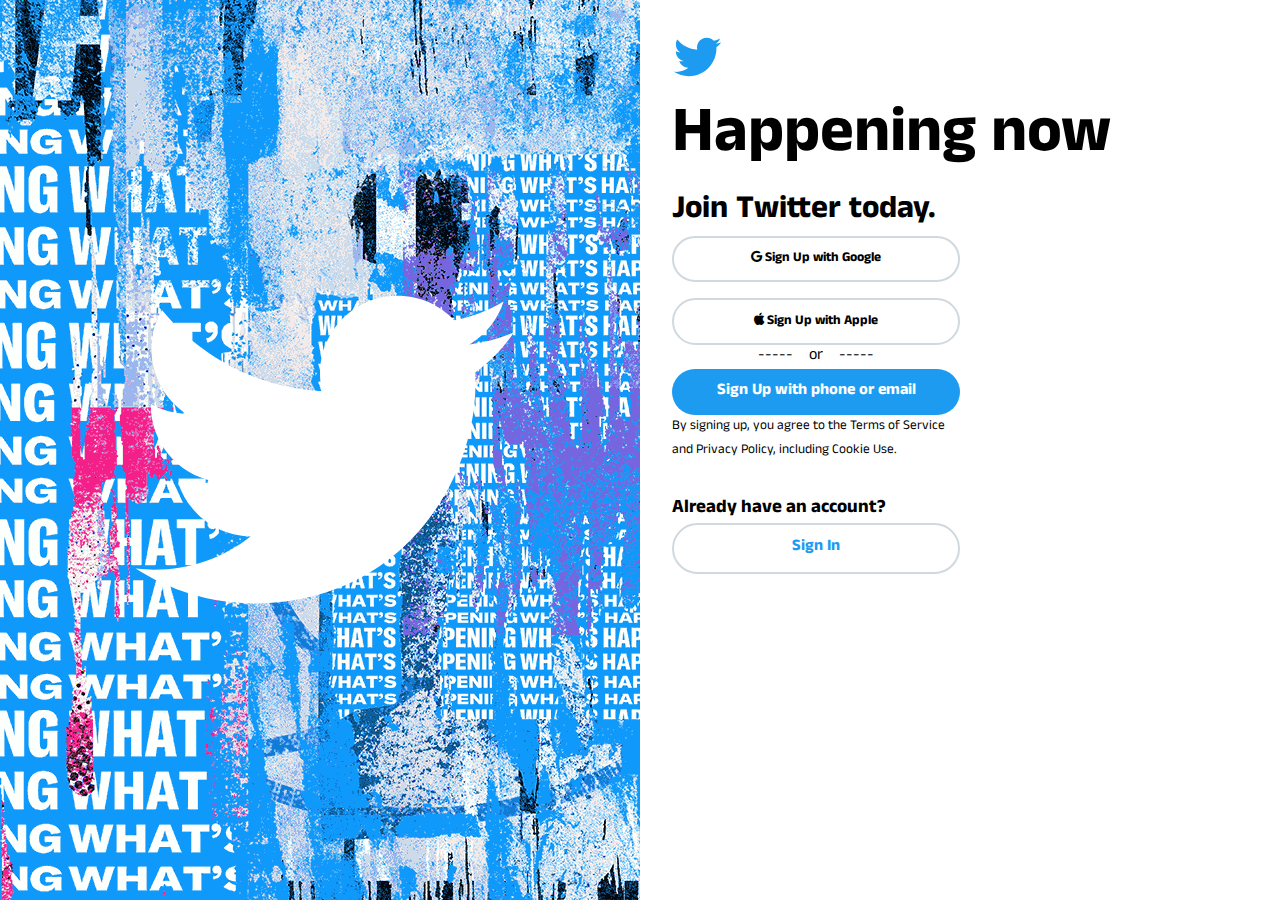
==== index.html @ a17dc3ab "initial commit" ====
<!DOCTYPE html>
<html lang="en">
  <head>
    <meta charset="UTF-8" />
    <meta http-equiv="X-UA-Compatible" content="IE=edge" />
    <meta name="viewport" content="width=device-width, initial-scale=1.0" />
    <link rel="stylesheet" href="custom.css" />
    <link
      rel="stylesheet"
      href="https://cdnjs.cloudflare.com/ajax/libs/font-awesome/4.7.0/css/font-awesome.min.css"
    />
    <title>Twitter.</title>
  </head>
  <body>
    <main>
      <div class="left__content">
        <div class="twitter__icon">
          <svg
            viewBox="0 0 24 24"
            aria-hidden="true"
            class="r-jwli3a r-4qtqp9 r-yyyyoo r-labphf r-1777fci r-dnmrzs r-494qqr r-bnwqim r-1plcrui r-lrvibr"
          >
            <g>
              <path
                d="M23.643 4.937c-.835.37-1.732.62-2.675.733.962-.576 1.7-1.49 2.048-2.578-.9.534-1.897.922-2.958 1.13-.85-.904-2.06-1.47-3.4-1.47-2.572 0-4.658 2.086-4.658 4.66 0 .364.042.718.12 1.06-3.873-.195-7.304-2.05-9.602-4.868-.4.69-.63 1.49-.63 2.342 0 1.616.823 3.043 2.072 3.878-.764-.025-1.482-.234-2.11-.583v.06c0 2.257 1.605 4.14 3.737 4.568-.392.106-.803.162-1.227.162-.3 0-.593-.028-.877-.082.593 1.85 2.313 3.198 4.352 3.234-1.595 1.25-3.604 1.995-5.786 1.995-.376 0-.747-.022-1.112-.065 2.062 1.323 4.51 2.093 7.14 2.093 8.57 0 13.255-7.098 13.255-13.254 0-.2-.005-.402-.014-.602.91-.658 1.7-1.477 2.323-2.41z"
              ></path>
            </g>
          </svg>
        </div>
      </div>
      <div class="right__content">
        <svg
          viewBox="0 0 24 24"
          aria-hidden="true"
          class="r-jwli3a r-4qtqp9 r-yyyyoo r-labphf r-1777fci r-dnmrzs r-494qqr r-bnwqim r-1plcrui r-lrvibr"
        >
          <g>
            <path
              d="M23.643 4.937c-.835.37-1.732.62-2.675.733.962-.576 1.7-1.49 2.048-2.578-.9.534-1.897.922-2.958 1.13-.85-.904-2.06-1.47-3.4-1.47-2.572 0-4.658 2.086-4.658 4.66 0 .364.042.718.12 1.06-3.873-.195-7.304-2.05-9.602-4.868-.4.69-.63 1.49-.63 2.342 0 1.616.823 3.043 2.072 3.878-.764-.025-1.482-.234-2.11-.583v.06c0 2.257 1.605 4.14 3.737 4.568-.392.106-.803.162-1.227.162-.3 0-.593-.028-.877-.082.593 1.85 2.313 3.198 4.352 3.234-1.595 1.25-3.604 1.995-5.786 1.995-.376 0-.747-.022-1.112-.065 2.062 1.323 4.51 2.093 7.14 2.093 8.57 0 13.255-7.098 13.255-13.254 0-.2-.005-.402-.014-.602.91-.658 1.7-1.477 2.323-2.41z"
            ></path>
          </g>
        </svg>

        <h1>Happening now</h1>
        <h2>Join Twitter today.</h2>
        <div class="sign__up__buttons">
          <div>
            <button>
              <i class="fa fa-google"></i>
              <span>Sign Up with Google</span>
            </button>
          </div>
          <div>
            <button>
              <i class="fa fa-apple"></i>
              <span>Sign Up with Apple</span>
            </button>
          </div>
        </div>

        <div class="separator">
          <div>-----</div>
          <div>or</div>
          <div>-----</div>
        </div>

        <div class="sign__up__with">
          <button>Sign Up with phone or email</button>
          <p>
            <small
              >By signing up, you agree to the Terms of Service and Privacy
              Policy, including Cookie Use.
            </small>
          </p>
        </div>

        <div class="sign__in">
          <h3>Already have an account?</h3>
          <button>Sign In</button>
        </div>
      </div>
    </main>
  </body>
</html>
---- custom.css ----
@import url('https://fonts.googleapis.com/css2?family=Anek+Telugu:wght@400;500;700&display=swap');

* {
  margin: 0;
  box-sizing: border-box;
  font-family: 'Anek Telugu', sans-serif;
}

main {
  display: grid;
  grid-template-columns: repeat(2, 50%);
  height: 100vh;
}

.left__content {
  background-image: url('./img/left.png '); 
}

.left__content > .twitter__icon {
  height: 100%;
  display: flex;
  justify-content: center;
  align-items: center;
}

.left__content > .twitter__icon > svg {
  width: 400px;
  fill: #fff;
}

.right__content {
  padding: 2rem;
}

.right__content > svg {
  width: 50px;
  fill: rgb(29, 155, 240);
}

.right__content h1 {
  font-weight: 700;
  font-size: 4rem;
}

.right__content h2 {
  font-weight: 700;
  font-size: 2rem;
}

.right__content .sign__up__buttons {
  display: grid;
  gap: 1rem;
}

.right__content .sign__up__buttons button, .right__content .sign__up__with button, .right__content .sign__in button {
  width: 50%;
  border: 2px solid rgb(207, 217, 222);
  background-color: #fff;
  padding: .7rem;
  cursor: pointer;
  border-radius: 50px;
  font-weight: 700;
}

.separator {
  display: flex;
  gap: 1rem;
  width: 50%;
  justify-content: center;
}

.right__content .sign__up__with button {
  color: #fff;
  border: none;
  font-size: 1rem;
  background-color: rgb(29, 155, 240);
}

.right__content .sign__up__with p {
  width: 50%;
}

.right__content .sign__in {
  margin-top: 2rem;
}

.right__content .sign__in button {
  font-size: 1rem;
  color: rgb(29, 155, 240);
}
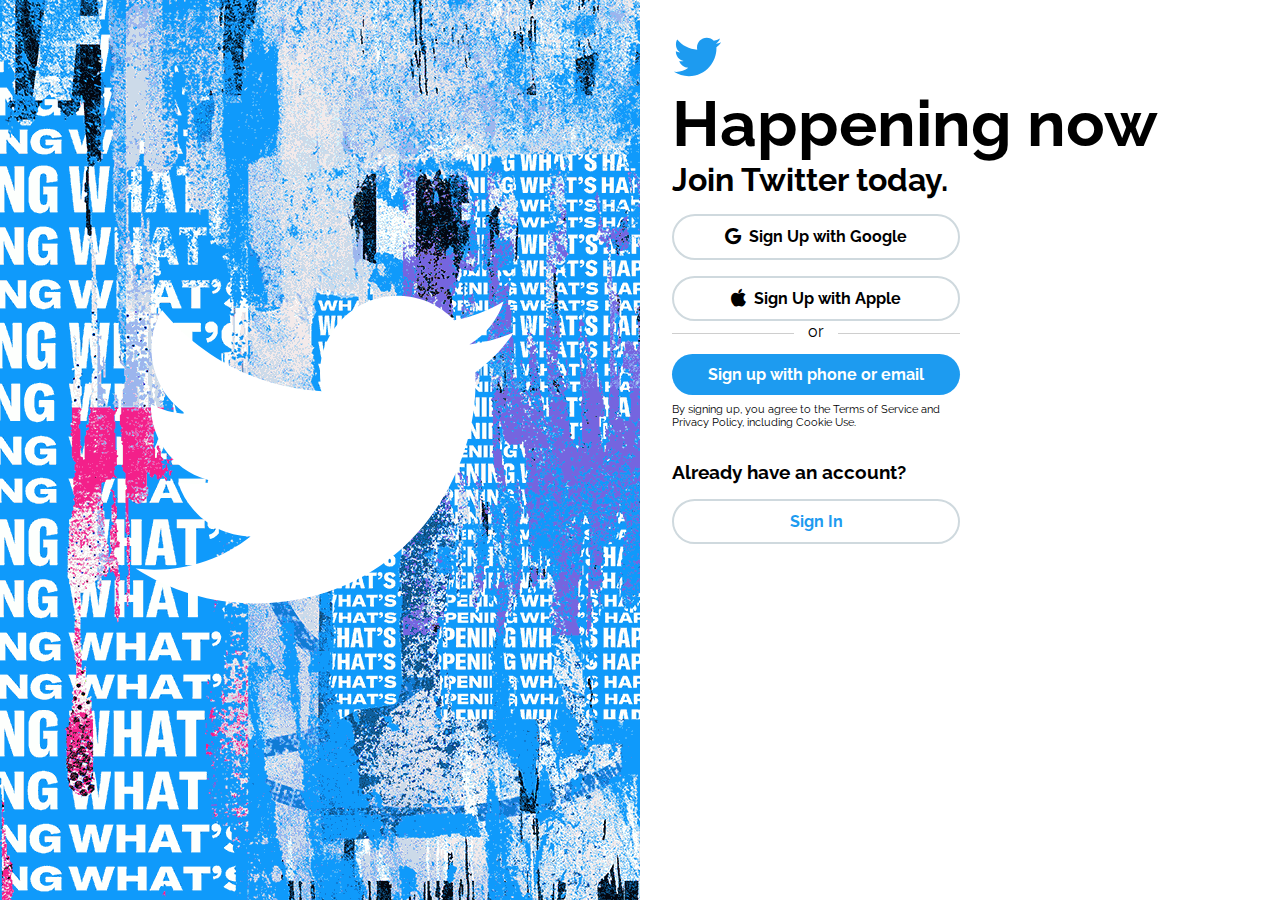
==== commit d9049b7b: "update icon" ====
--- a/index.html
+++ b/index.html
@@ -9,7 +9,7 @@
       rel="stylesheet"
       href="https://cdnjs.cloudflare.com/ajax/libs/font-awesome/4.7.0/css/font-awesome.min.css"
     />
-    <title>Twitter.</title>
+    <title>Twitter Clone</title>
   </head>
   <body>
     <main>
@@ -46,26 +46,24 @@
         <div class="sign__up__buttons">
           <div>
             <button>
-              <i class="fa fa-google"></i>
+              <em class="fa fa-google"></em>
               <span>Sign Up with Google</span>
             </button>
           </div>
           <div>
             <button>
-              <i class="fa fa-apple"></i>
+              <em class="fa fa-apple"></em>
               <span>Sign Up with Apple</span>
             </button>
           </div>
         </div>
 
         <div class="separator">
-          <div>-----</div>
-          <div>or</div>
-          <div>-----</div>
+          <span>or</span>
         </div>
 
         <div class="sign__up__with">
-          <button>Sign Up with phone or email</button>
+          <button>Sign up with phone or email</button>
           <p>
             <small
               >By signing up, you agree to the Terms of Service and Privacy
--- a/custom.css
+++ b/custom.css
@@ -1,9 +1,9 @@
-@import url('https://fonts.googleapis.com/css2?family=Anek+Telugu:wght@400;500;700&display=swap');
+@import url('https://fonts.googleapis.com/css2?family=Raleway:wght@400;500;600;700&display=swap');
 
 * {
   margin: 0;
   box-sizing: border-box;
-  font-family: 'Anek Telugu', sans-serif;
+  font-family: 'Raleway', sans-serif;
 }
 
 main {
@@ -13,7 +13,7 @@
 }
 
 .left__content {
-  background-image: url('./img/left.png '); 
+  background-image: url('./img/left.png ');
 }
 
 .left__content > .twitter__icon {
@@ -47,26 +47,52 @@
   font-size: 2rem;
 }
 
+.sign__up__buttons {
+  margin-top: 1rem;
+}
+
 .right__content .sign__up__buttons {
   display: grid;
   gap: 1rem;
 }
 
-.right__content .sign__up__buttons button, .right__content .sign__up__with button, .right__content .sign__in button {
+.sign__up__buttons em {
+  font-size: 1.2rem;
+}
+
+.right__content .sign__up__buttons button,
+.right__content .sign__up__with button,
+.right__content .sign__in button {
   width: 50%;
   border: 2px solid rgb(207, 217, 222);
   background-color: #fff;
-  padding: .7rem;
+  padding: 0.7rem;
   cursor: pointer;
   border-radius: 50px;
   font-weight: 700;
+  font-size: 1rem;
+  display: flex;
+  align-items: center;
+  justify-content: center;
+  gap: 0.5rem;
 }
 
 .separator {
-  display: flex;
-  gap: 1rem;
   width: 50%;
-  justify-content: center;
+  text-align: center;
+  border-bottom: 1px solid #cecece;
+  line-height: 0.1em;
+  margin: 10px 0 20px;
+}
+
+.separator span {
+  background: #fff;
+  padding: 0 14px;
+}
+
+.right__content .sign__up__with p {
+  font-size: 0.8rem;
+  line-height: 1;
 }
 
 .right__content .sign__up__with button {
@@ -74,6 +100,7 @@
   border: none;
   font-size: 1rem;
   background-color: rgb(29, 155, 240);
+  margin-bottom: 0.5rem;
 }
 
 .right__content .sign__up__with p {
@@ -87,4 +114,20 @@
 .right__content .sign__in button {
   font-size: 1rem;
   color: rgb(29, 155, 240);
-}+  margin-top: 1rem;
+}
+
+@media (max-width: 900px) {
+  main {
+    display: flex;
+    flex-direction: column-reverse;
+    height: unset;
+  }
+
+  .right__content {
+    padding: 2rem;
+    display: grid;
+    align-items: center;
+    justify-content: center;
+  }
+}
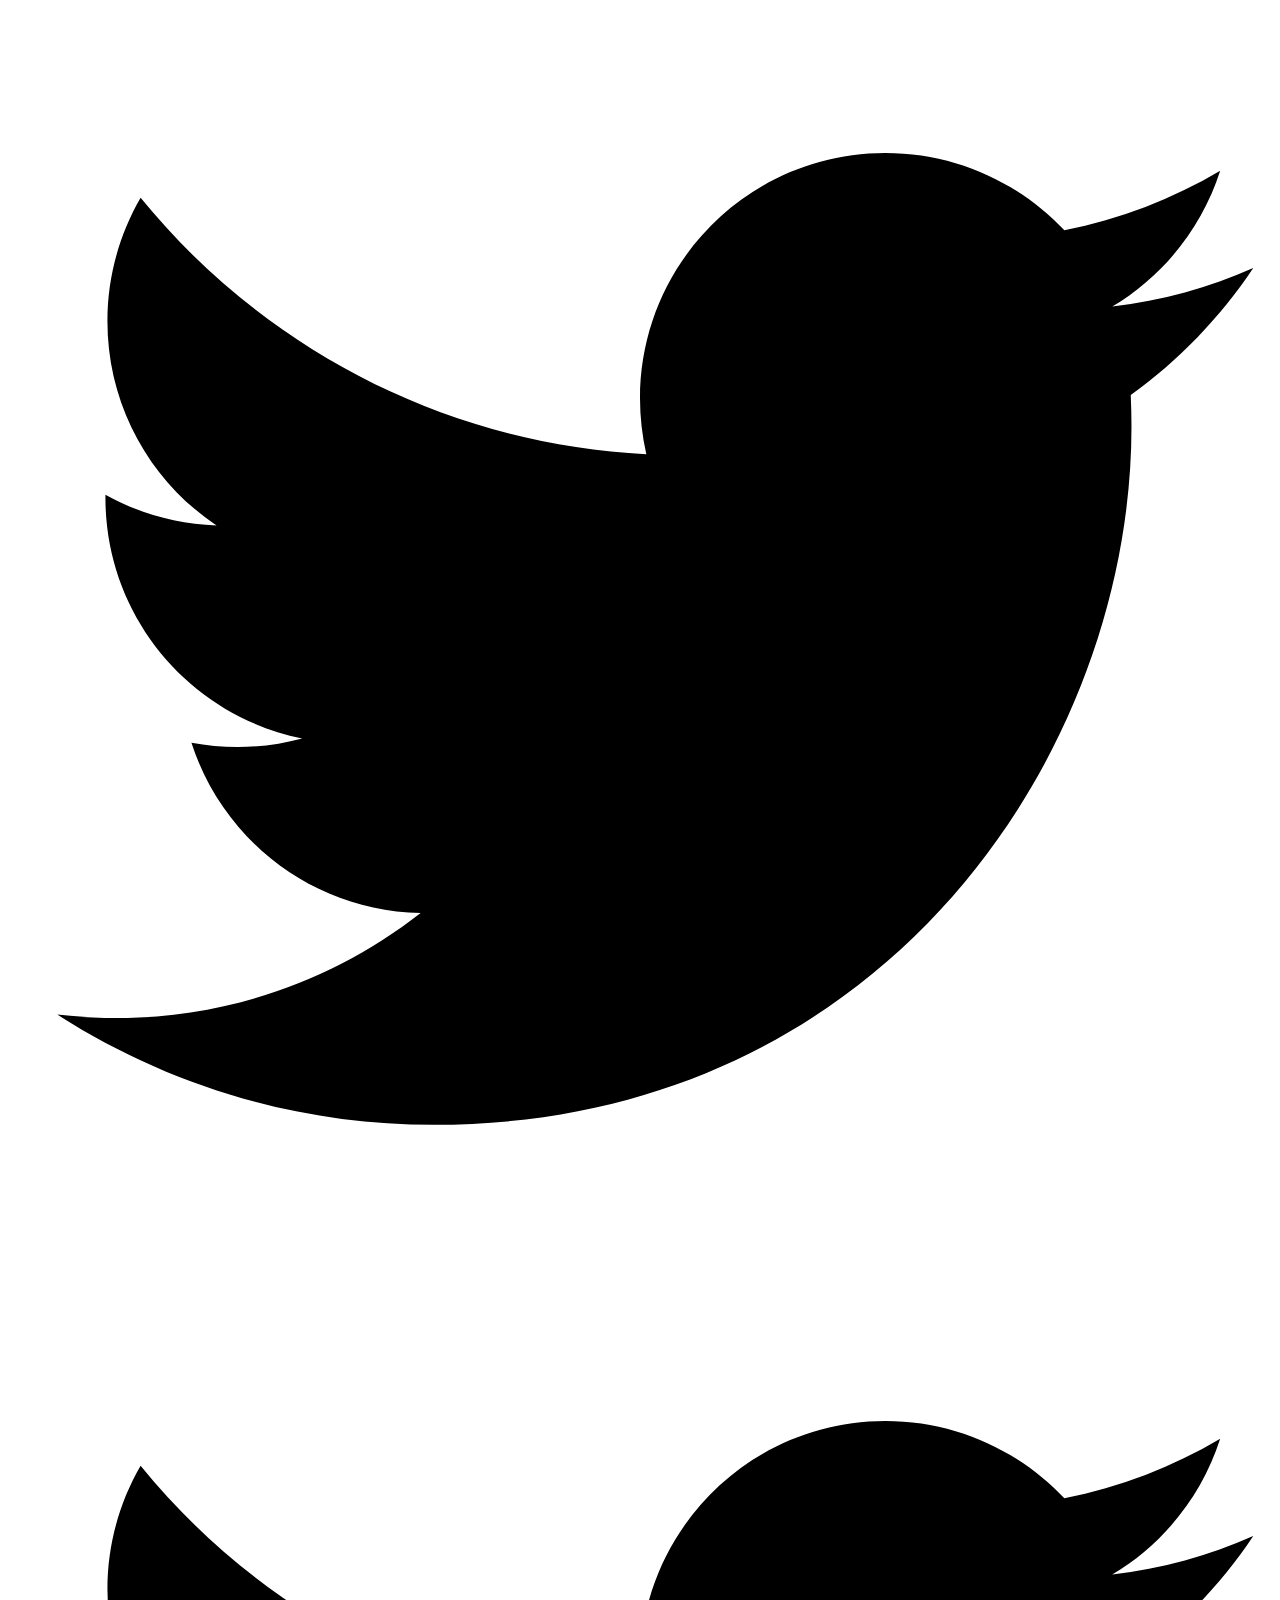
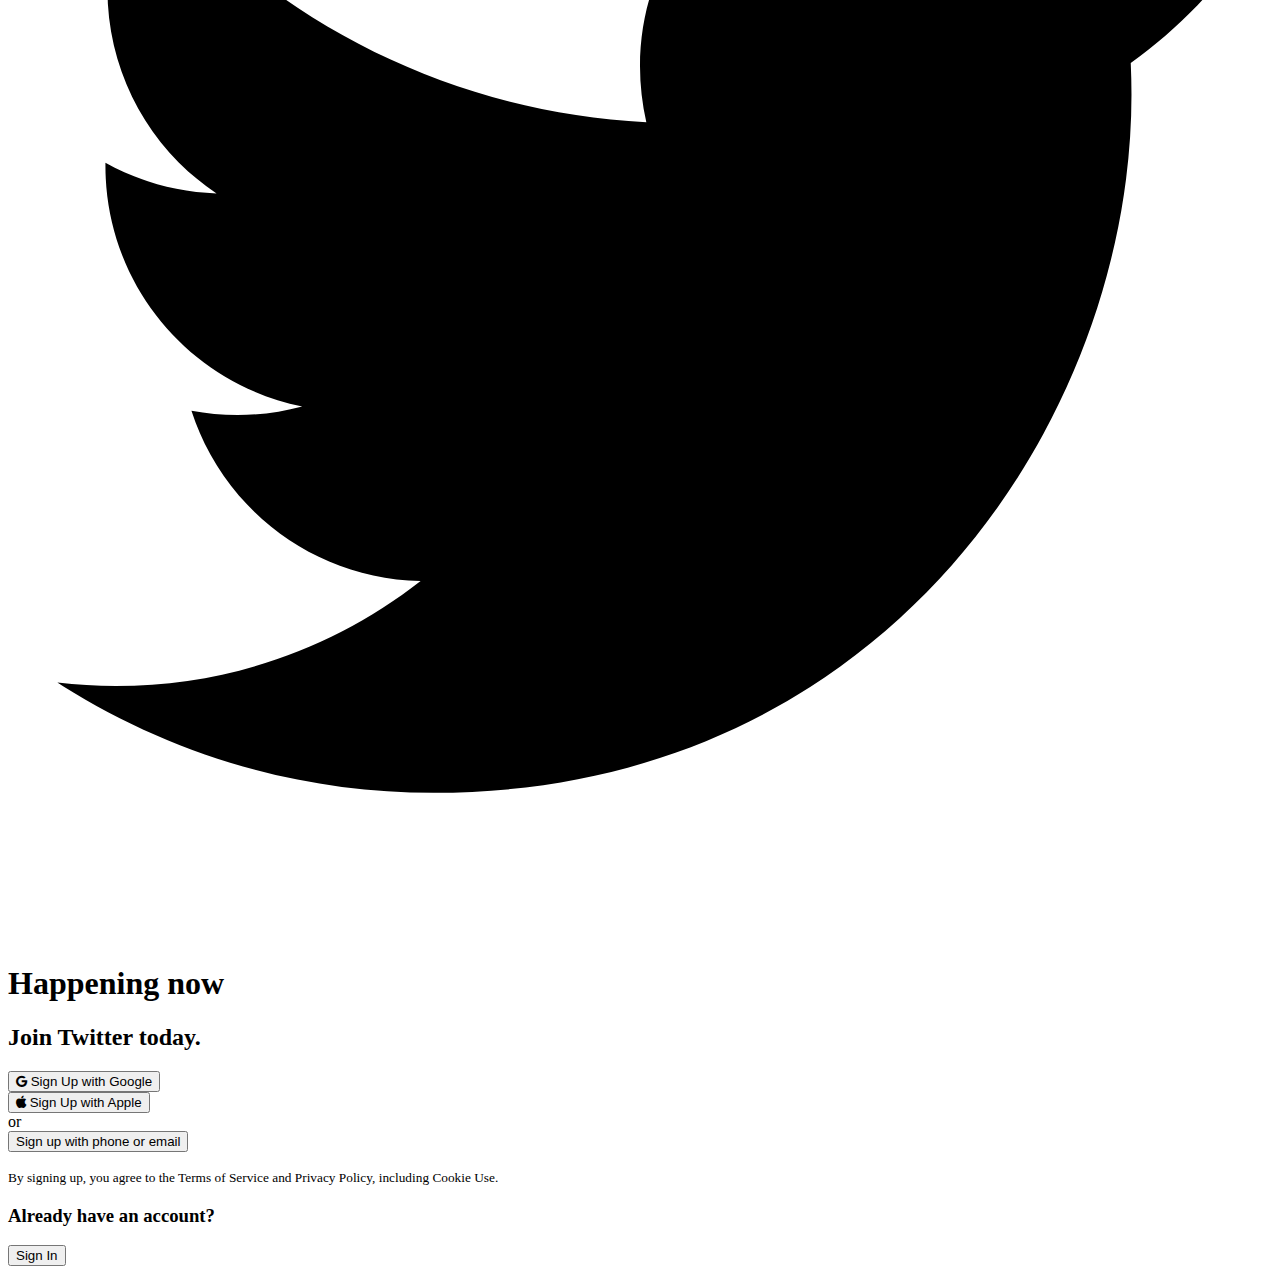
==== commit 1bd8e797: "add favicon" ====
--- a/index.html
+++ b/index.html
@@ -4,10 +4,15 @@
     <meta charset="UTF-8" />
     <meta http-equiv="X-UA-Compatible" content="IE=edge" />
     <meta name="viewport" content="width=device-width, initial-scale=1.0" />
-    <link rel="stylesheet" href="custom.css" />
+    <link rel="stylesheet" href="css/app.css" />
     <link
       rel="stylesheet"
       href="https://cdnjs.cloudflare.com/ajax/libs/font-awesome/4.7.0/css/font-awesome.min.css"
+    />
+    <link
+      rel="shortcut icon"
+      href="/img/icons/favicon.ico"
+      type="image/x-icon"
     />
     <title>Twitter Clone</title>
   </head>
@@ -45,13 +50,13 @@
         <h2>Join Twitter today.</h2>
         <div class="sign__up__buttons">
           <div>
-            <button>
+            <button class="btn">
               <em class="fa fa-google"></em>
               <span>Sign Up with Google</span>
             </button>
           </div>
           <div>
-            <button>
+            <button class="btn">
               <em class="fa fa-apple"></em>
               <span>Sign Up with Apple</span>
             </button>
@@ -63,7 +68,7 @@
         </div>
 
         <div class="sign__up__with">
-          <button>Sign up with phone or email</button>
+          <button class="btn">Sign up with phone or email</button>
           <p>
             <small
               >By signing up, you agree to the Terms of Service and Privacy
@@ -74,7 +79,7 @@
 
         <div class="sign__in">
           <h3>Already have an account?</h3>
-          <button>Sign In</button>
+          <button class="btn">Sign In</button>
         </div>
       </div>
     </main>
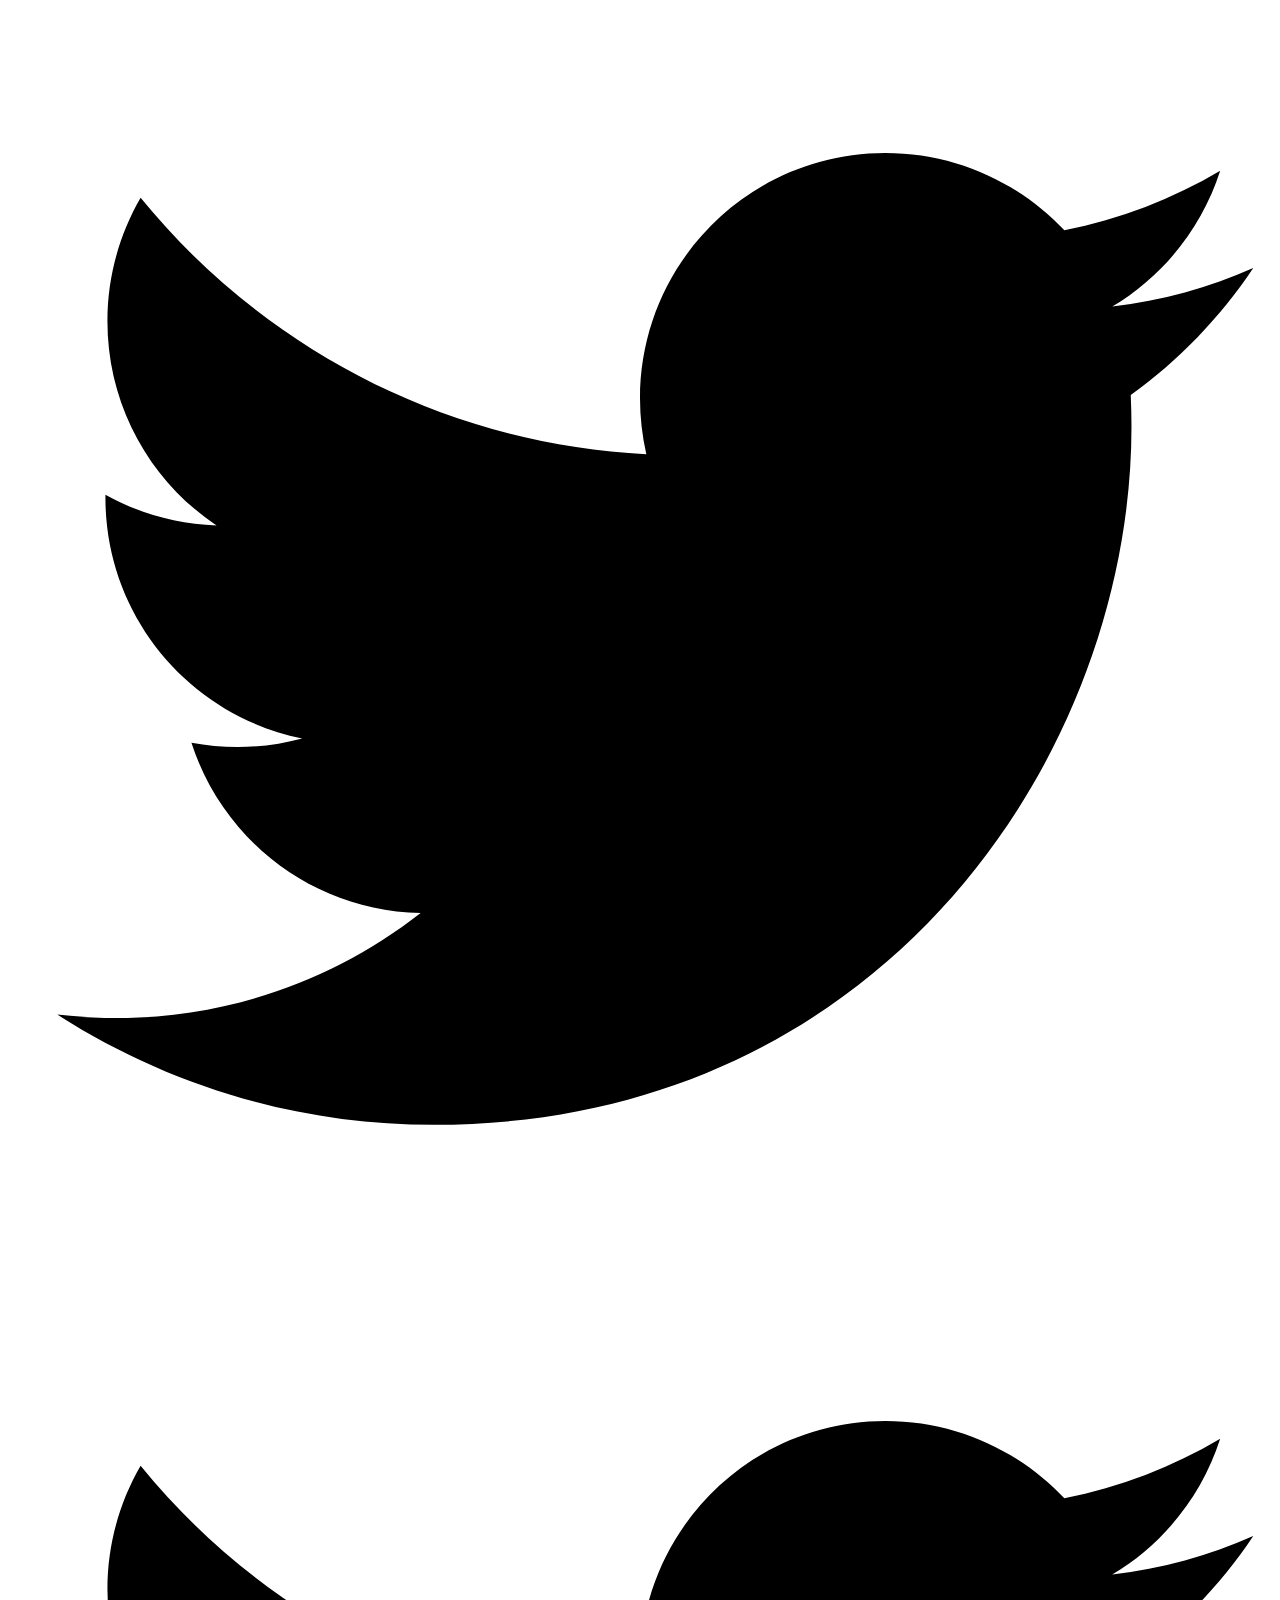
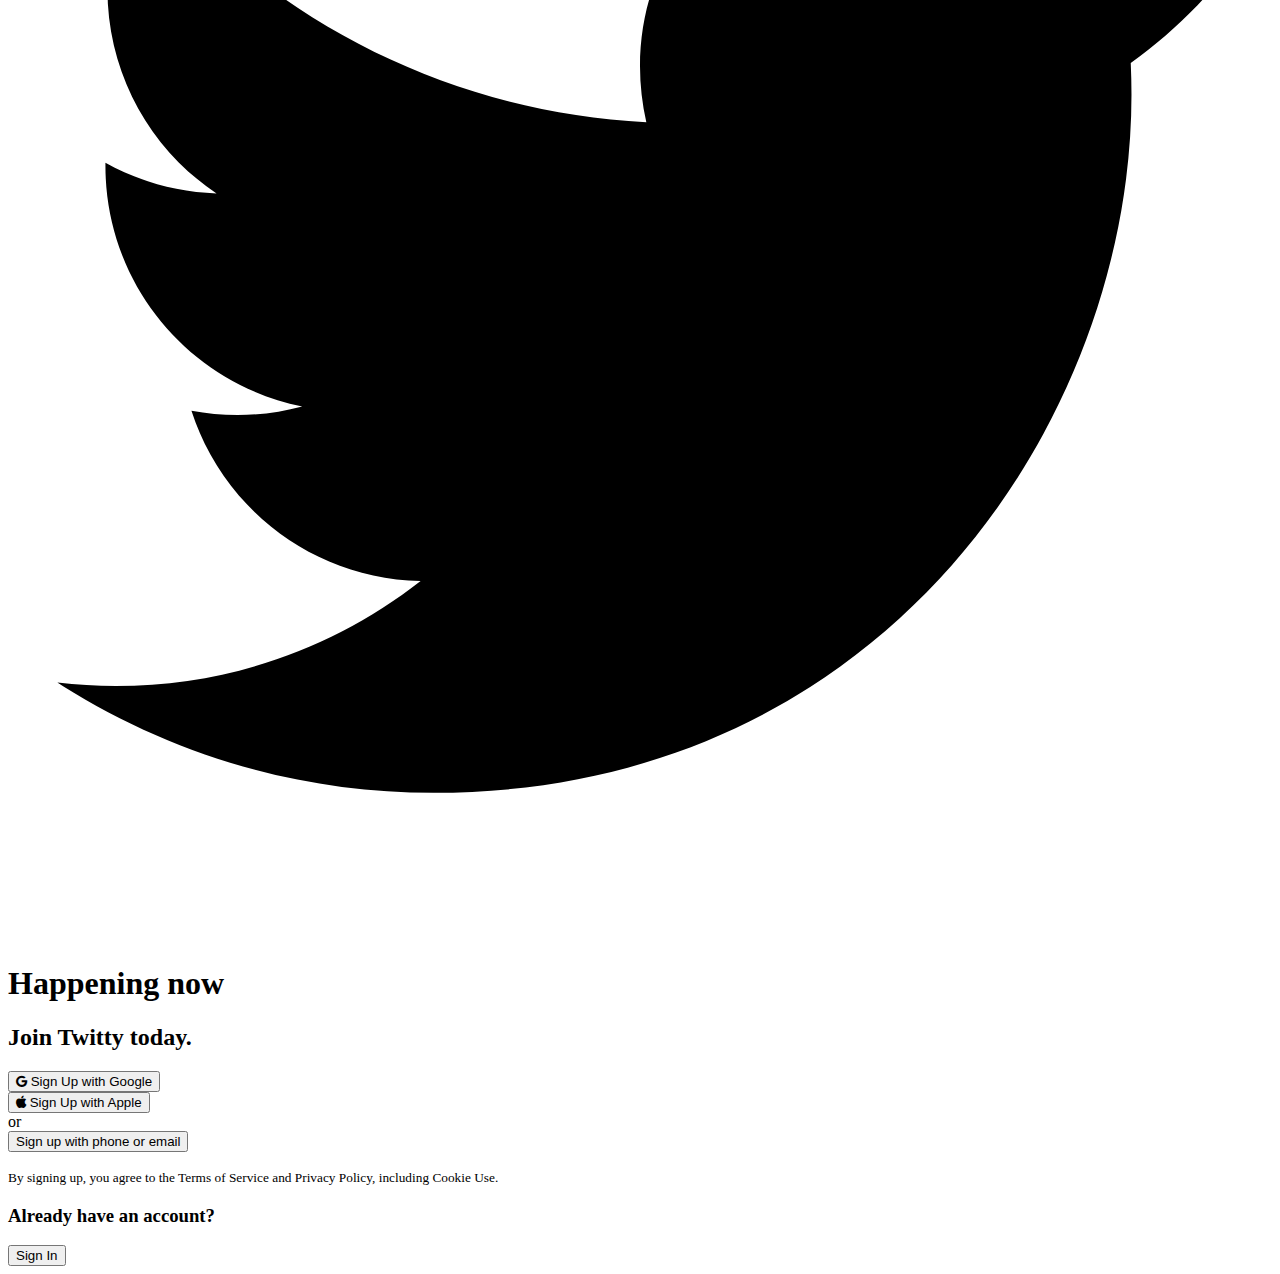
==== commit 017e57c0: "update title and favicon" ====
--- a/index.html
+++ b/index.html
@@ -4,7 +4,8 @@
     <meta charset="UTF-8" />
     <meta http-equiv="X-UA-Compatible" content="IE=edge" />
     <meta name="viewport" content="width=device-width, initial-scale=1.0" />
-    <link rel="stylesheet" href="css/app.css" />
+    <link rel="stylesheet" href="/css/app.css" />
+    <link rel="stylesheet" href="/css/login/index.css" />
     <link
       rel="stylesheet"
       href="https://cdnjs.cloudflare.com/ajax/libs/font-awesome/4.7.0/css/font-awesome.min.css"
@@ -14,7 +15,7 @@
       href="/img/icons/favicon.ico"
       type="image/x-icon"
     />
-    <title>Twitter Clone</title>
+    <title>Twitty</title>
   </head>
   <body>
     <main>
@@ -47,16 +48,16 @@
         </svg>
 
         <h1>Happening now</h1>
-        <h2>Join Twitter today.</h2>
+        <h2>Join Twitty today.</h2>
         <div class="sign__up__buttons">
           <div>
-            <button class="btn">
+            <button class="btn half">
               <em class="fa fa-google"></em>
               <span>Sign Up with Google</span>
             </button>
           </div>
           <div>
-            <button class="btn">
+            <button class="btn half">
               <em class="fa fa-apple"></em>
               <span>Sign Up with Apple</span>
             </button>
@@ -68,7 +69,7 @@
         </div>
 
         <div class="sign__up__with">
-          <button class="btn">Sign up with phone or email</button>
+          <button class="btn half">Sign up with phone or email</button>
           <p>
             <small
               >By signing up, you agree to the Terms of Service and Privacy
@@ -79,7 +80,7 @@
 
         <div class="sign__in">
           <h3>Already have an account?</h3>
-          <button class="btn">Sign In</button>
+          <button class="btn half">Sign In</button>
         </div>
       </div>
     </main>
